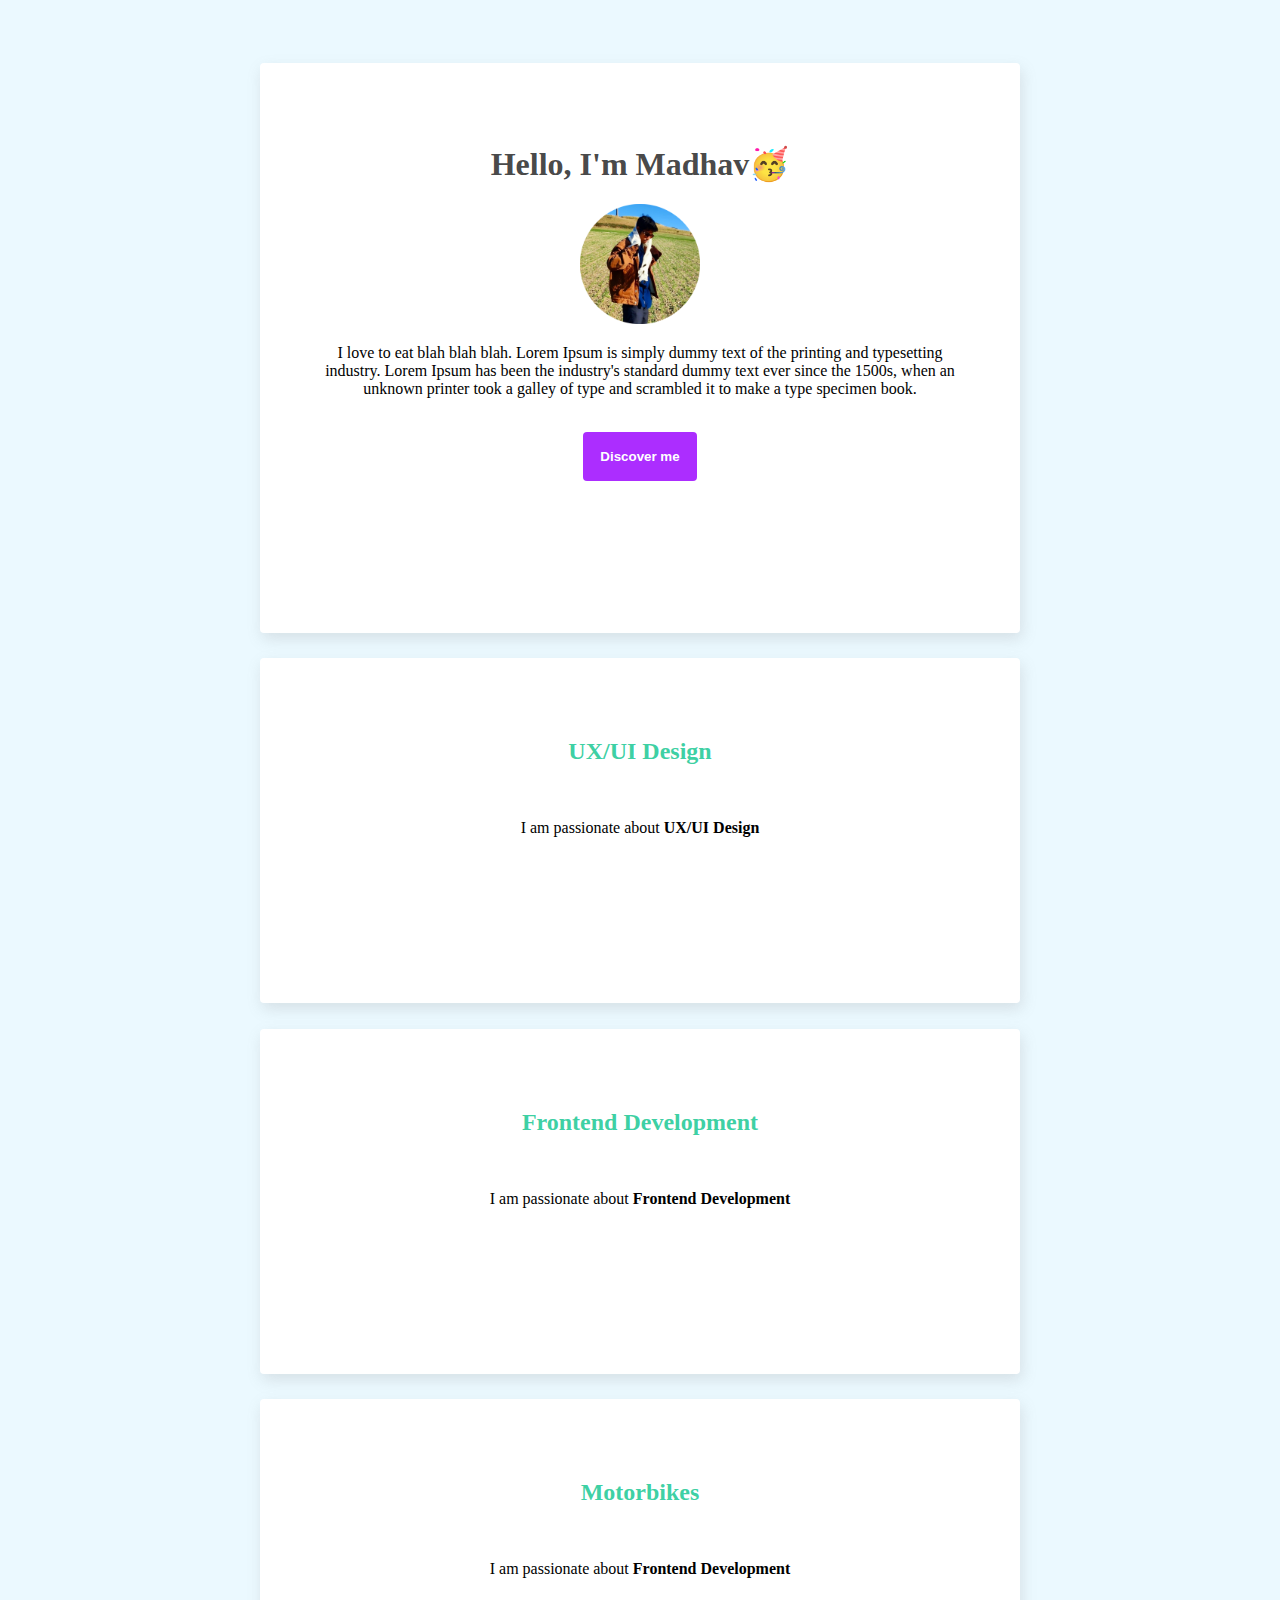
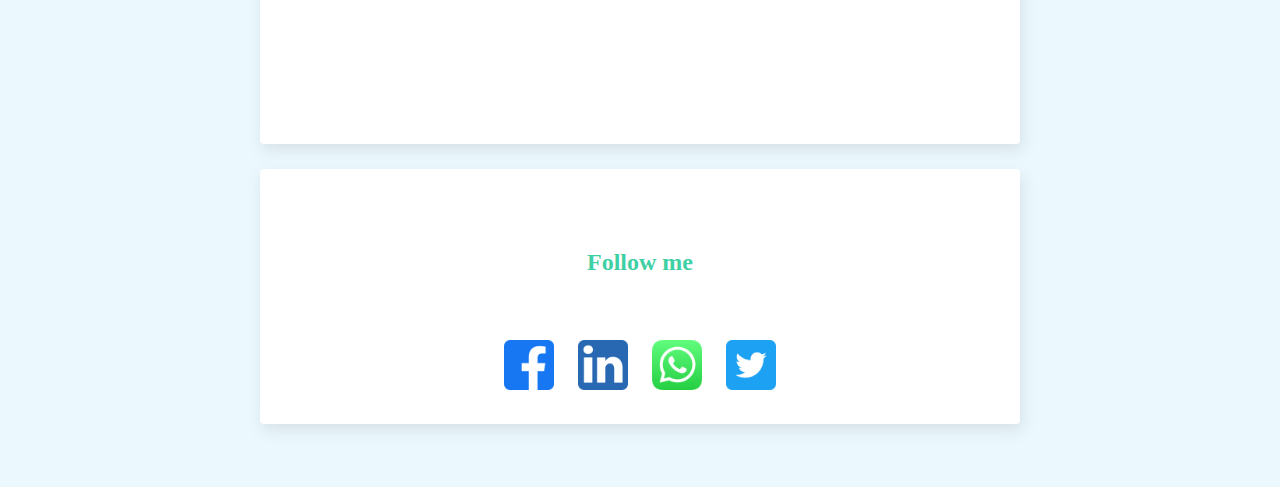
==== index.html @ 61afcabc "Add files via upload" ====
<!DOCTYPE html>
<html>
<head>
    <title>My Profile</title>
    <link rel="stylesheet" href="style.css">
</head>
<body>
    <div class="boxOne" id="one">
        <h1>Hello, I'm Madhav🥳</h1>
        <img id="imgDiv" src="madhav.png">
        <br>
        <p>
            I love to eat blah blah blah.
            Lorem Ipsum is simply dummy text of the printing and typesetting industry. 
            Lorem Ipsum has been the industry's standard dummy text ever since the 1500s, when an unknown printer took a galley of type and scrambled it to make a type specimen book.
        </p>
        <br>
        <button class="buttonOne" type="button" onclick=" window.open('http://google.com','_blank')">
            <b>Discover me </b>
        </button>
    </div>
    <div class="boxOne" id="two">
        <h2>
            UX/UI Design
        </h2>
        <br>
        <p>
            I am passionate about <b>UX/UI Design</b>
        </p>
    </div>
    <div class="boxOne" id="three">
        <h2>
            Frontend Development
        </h2>
        <br>
        <p>
            I am passionate about <b>Frontend Development</b>
        </p>
    </div>
    <div class="boxOne" id="four">
        <h2>
            Motorbikes
        </h2>
        <br>
        <p>
            I am passionate about <b>Frontend Development</b>
        </p>
    </div>
    <div class="boxOne" id="five">
        <h2>
            Follow me
        </h2>
        <br>
        <p>
            <span><a href="https://www.facebook.com/" target="_blank"><img src="facebook.png" alt="" class="social"></a></span>
            <span><a href="https://www.linkedin.com/" target="_blank"><img src="linkedin.png" alt="" class="social"></a></span>
            <span><a href="https://www.whatsapp.com/" target="_blank"><img src="whatsapp.png" alt="" class="social"></a></span>
            <span><a href="https://www.twitter.com/" target="_blank"><img src="twitter.png" alt="" class="social"></a></span>
        </p>
    </div>
</body>
</html>
---- style.css ----
.boxOne{
    background-color: white;
    width: 50vw;
    margin: auto;
    box-shadow: 2px 6px 15px rgba(131, 131, 131, 0.2);
    border-radius: 4px;
    text-align: center;
    padding: 60px;
}

body{
    background-color: #EBF9FF;
    font-family: 'Open Sans', Tahoma
}

#one{
    margin-top: 5% !important;
    height: 50vh;
}
#two{
    margin-top: 2% !important;
    height: 25vh;
}
#three{
    margin-top: 2% !important;
    height: 25vh;
}
#four{
    margin-top: 2% !important;
    height: 25vh;
}
#five{
    margin-top: 2% !important;
    height: 15vh;
    text-align: center;
    margin-bottom: 5%;
}
.buttonOne{
    background-color: #AC2DFF;
    border: none;
    padding: 17px;
    color: white;
    border-radius: 4px;
}
.buttonOne:hover{
    background-color: black;
    transition: ease-in-out;
    cursor: pointer;
}
#imgDiv{
    height: 120px;
}
h1{
    color: rgba(49, 49, 49, 0.9);
}
h2{
    color: rgba(8, 196, 139, 0.8);
}
.social{
    height: 50px;
    padding: 10px;
}
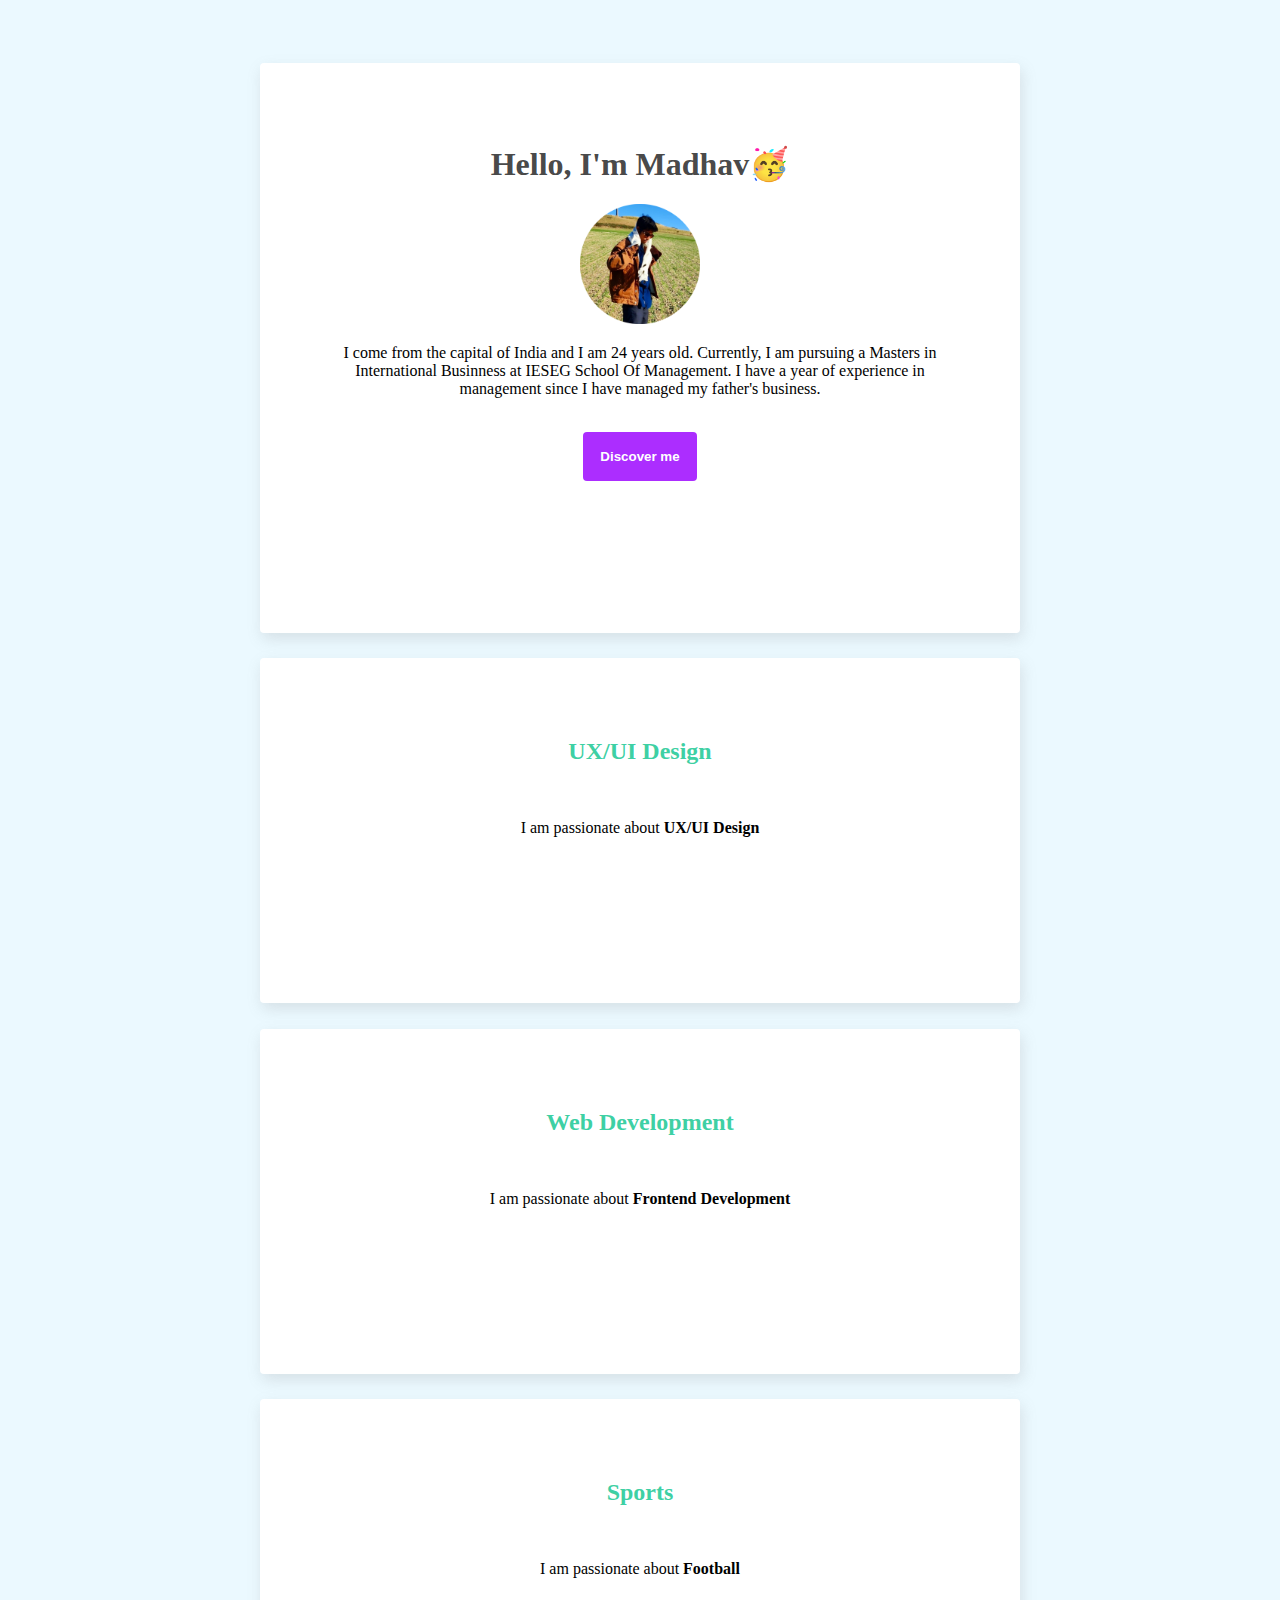
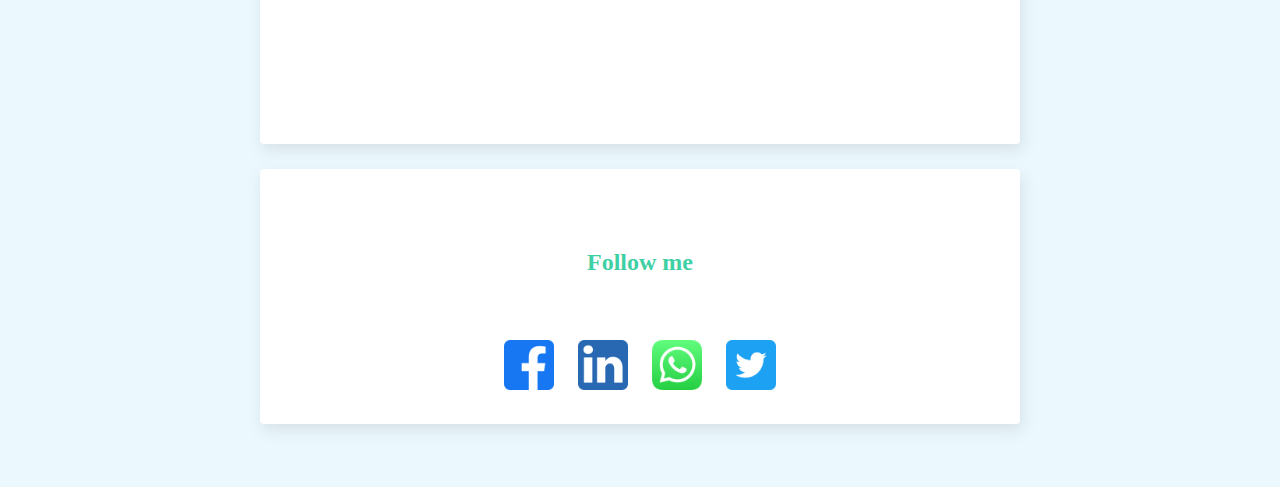
==== commit c8f8886b: "Update text.html" ====
--- a/index.html
+++ b/index.html
@@ -10,12 +10,12 @@
         <img id="imgDiv" src="madhav.png">
         <br>
         <p>
-            I love to eat blah blah blah.
-            Lorem Ipsum is simply dummy text of the printing and typesetting industry. 
-            Lorem Ipsum has been the industry's standard dummy text ever since the 1500s, when an unknown printer took a galley of type and scrambled it to make a type specimen book.
+            I come from the capital of India and I am 24 years old. 
+            Currently, I am pursuing a Masters in International Businness at IESEG School Of Management. 
+            I have a year of experience in management since I have managed my father's business. 
         </p>
         <br>
-        <button class="buttonOne" type="button" onclick=" window.open('http://google.com','_blank')">
+        <button class="buttonOne" type="button" onclick=" window.open('index2.html','_blank')">
             <b>Discover me </b>
         </button>
     </div>
@@ -30,7 +30,7 @@
     </div>
     <div class="boxOne" id="three">
         <h2>
-            Frontend Development
+            Web Development
         </h2>
         <br>
         <p>
@@ -39,11 +39,11 @@
     </div>
     <div class="boxOne" id="four">
         <h2>
-            Motorbikes
+            Sports
         </h2>
         <br>
         <p>
-            I am passionate about <b>Frontend Development</b>
+            I am passionate about <b>Football</b>
         </p>
     </div>
     <div class="boxOne" id="five">
@@ -59,4 +59,4 @@
         </p>
     </div>
 </body>
-</html>+</html>
